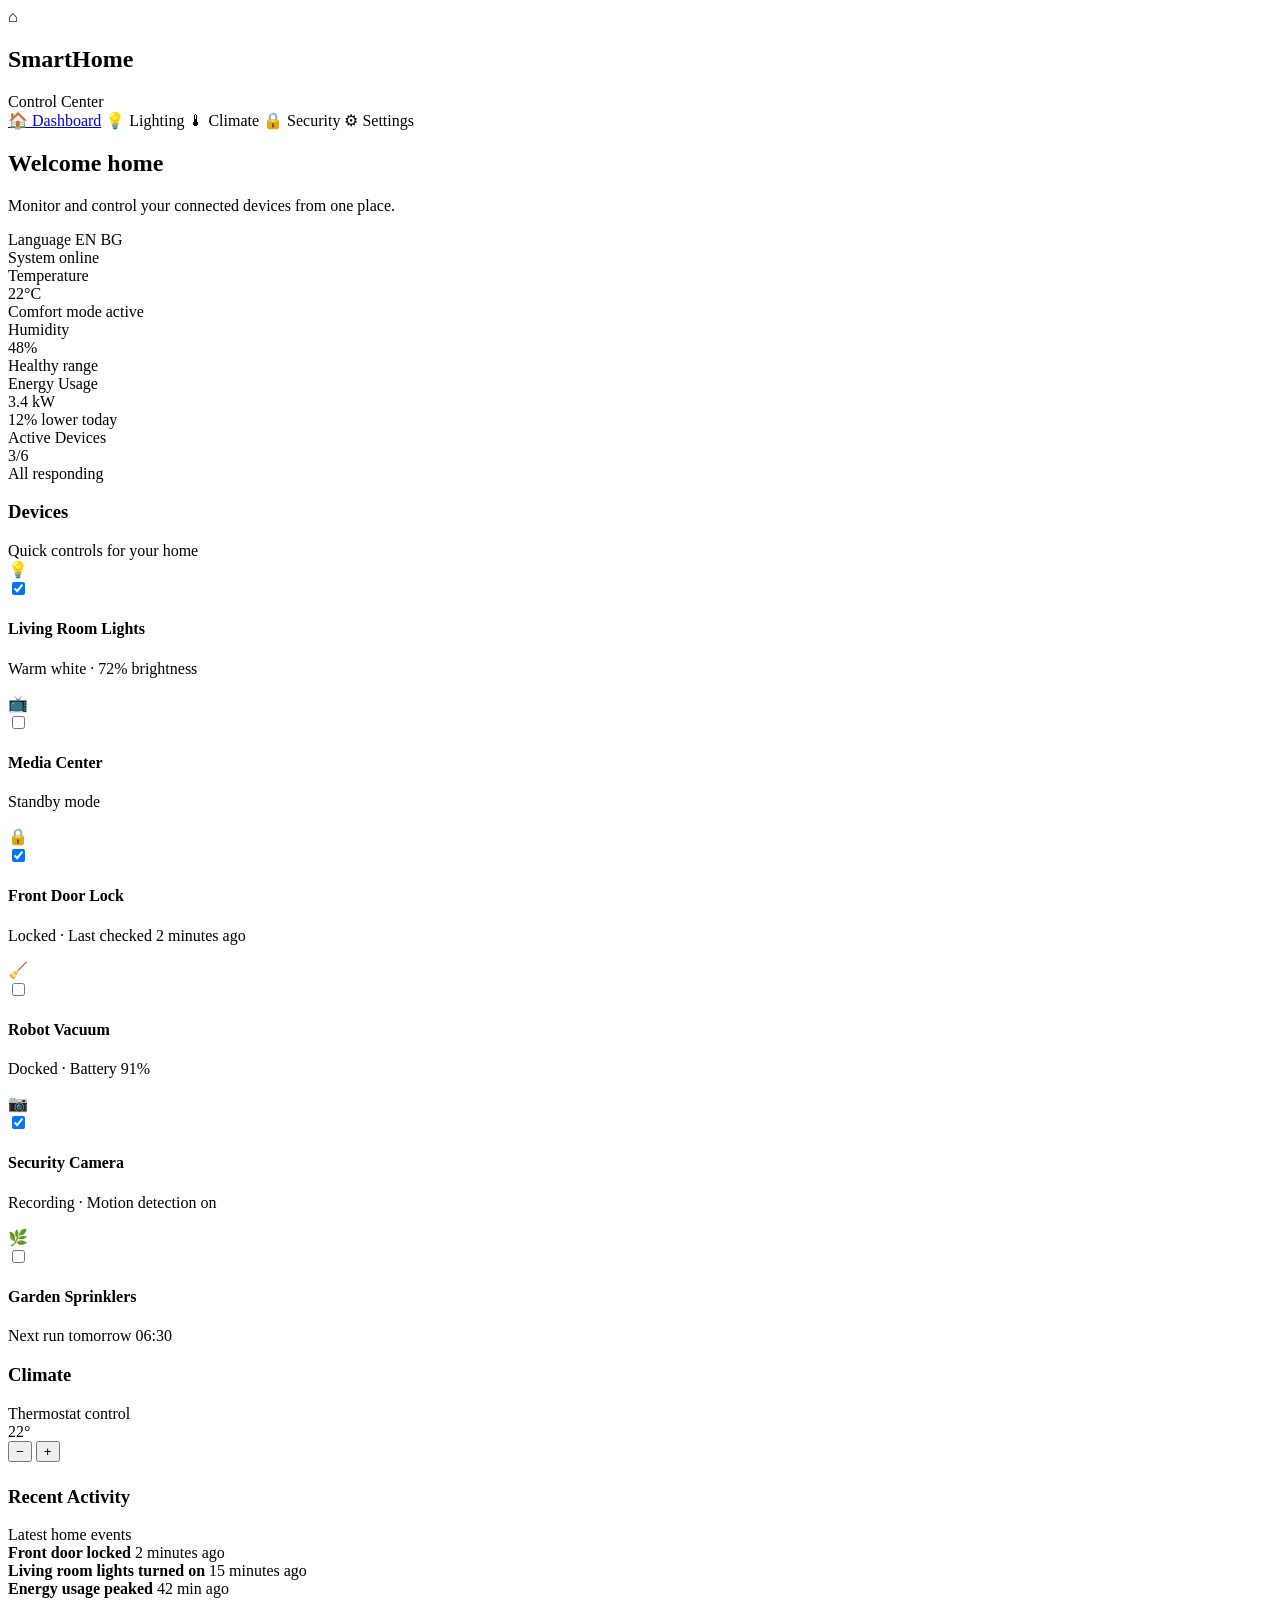
==== src/main/resources/templates/index.html @ d1b416e4 "Merge pull request #3 from RalitsaBatista/upl Upl" ====
<!DOCTYPE html>
<html lang="en" th:lang="${#locale.language}" xmlns:th="http://www.thymeleaf.org">
<head>
    <meta charset="UTF-8">
    <meta name="viewport" content="width=device-width, initial-scale=1.0">
    <title th:text="#{app.title}">Smart Home Dashboard</title>
    <link rel="stylesheet" th:href="@{/css/dashboard.css}">

</head>

<body>
<div class="app">
    <aside class="sidebar">
        <div class="brand">
            <div class="brand-icon">⌂</div>
            <div>
                <h1 th:text="#{app.brand}">SmartHome</h1>
                <span th:text="#{app.subtitle}">Control Center</span>
            </div>
        </div>

        <nav class="nav">
            <a class="nav-item active" href="#" th:text="'🏠 ' + #{nav.dashboard}">🏠 Dashboard</a>
            <a class="nav-item" th:href="@{/lighting}" th:text="'💡 ' + #{nav.lighting}">💡 Lighting</a>
            <a class="nav-item" th:href="@{/climate}" th:text="'🌡 ' + #{nav.climate}">🌡 Climate</a>
            <a class="nav-item" th:href="@{/security}" th:text="'🔒 ' + #{nav.security}">🔒 Security</a>
            <a class="nav-item" th:href="@{/settings}"  th:text="'⚙ ' + #{nav.settings}">⚙ Settings</a>
        </nav>
    </aside>

    <main class="main">
        <section class="topbar">
            <div>
                <h2 th:text="#{topbar.welcome}">Welcome home</h2>
                <p th:text="#{topbar.description}">Monitor and control your connected devices from one place.</p>
            </div>

            <div class="topbar-actions">
                <div class="language-switch">
                    <span class="language-title" th:text="#{language.label}">Language</span>

                    <a class="language-button"
                       th:href="@{/(lang='en')}"
                       th:classappend="${#locale.language == 'en'} ? ' active' : ''">
                        EN
                    </a>

                    <a class="language-button"
                       th:href="@{/(lang='bg')}"
                       th:classappend="${#locale.language == 'bg'} ? ' active' : ''">
                        BG
                    </a>
                </div>

                <div class="status-pill">
                    <span class="status-dot"></span>
                    <span th:text="#{topbar.online}">System online</span>
                </div>
            </div>
        </section>

        <section class="summary-grid">
            <article class="summary-card">
                <div class="summary-label">Temperature</div>
                <div class="summary-value"><span id="summaryTemperature">22</span>°C</div>
                <div class="summary-trend">Comfort mode active</div>
            </article>

            <article class="summary-card">
                <div class="summary-label">Humidity</div>
                <div class="summary-value">48%</div>
                <div class="summary-trend">Healthy range</div>
            </article>

            <article class="summary-card">
                <div class="summary-label">Energy Usage</div>
                <div class="summary-value">3.4 kW</div>
                <div class="summary-trend">12% lower today</div>
            </article>

            <article class="summary-card">
                <div class="summary-label">Active Devices</div>
                <div class="summary-value"><span id="activeDevices">3</span>/6</div>
                <div class="summary-trend">All responding</div>
            </article>
        </section>

        <section class="content-grid">
            <div class="panel">
                <div class="panel-header">
                    <div>
                        <h3>Devices</h3>
                        <span>Quick controls for your home</span>
                    </div>
                </div>

                <div class="devices-grid">
                    <article class="device-card">
                        <div class="device-top">
                            <div class="device-icon">💡</div>
                            <label class="switch">
                                <input class="device-toggle" type="checkbox" checked>
                                <span class="slider"></span>
                            </label>
                        </div>
                        <h4>Living Room Lights</h4>
                        <p>Warm white · 72% brightness</p>
                    </article>

                    <article class="device-card">
                        <div class="device-top">
                            <div class="device-icon">📺</div>
                            <label class="switch">
                                <input class="device-toggle" type="checkbox">
                                <span class="slider"></span>
                            </label>
                        </div>
                        <h4>Media Center</h4>
                        <p>Standby mode</p>
                    </article>

                    <article class="device-card">
                        <div class="device-top">
                            <div class="device-icon">🔒</div>
                            <label class="switch">
                                <input class="device-toggle" type="checkbox" checked>
                                <span class="slider"></span>
                            </label>
                        </div>
                        <h4>Front Door Lock</h4>
                        <p>Locked · Last checked 2 minutes ago</p>
                    </article>

                    <article class="device-card">
                        <div class="device-top">
                            <div class="device-icon">🧹</div>
                            <label class="switch">
                                <input class="device-toggle" type="checkbox">
                                <span class="slider"></span>
                            </label>
                        </div>
                        <h4>Robot Vacuum</h4>
                        <p>Docked · Battery 91%</p>
                    </article>

                    <article class="device-card">
                        <div class="device-top">
                            <div class="device-icon">📷</div>
                            <label class="switch">
                                <input class="device-toggle" type="checkbox" checked>
                                <span class="slider"></span>
                            </label>
                        </div>
                        <h4>Security Camera</h4>
                        <p>Recording · Motion detection on</p>
                    </article>

                    <article class="device-card">
                        <div class="device-top">
                            <div class="device-icon">🌿</div>
                            <label class="switch">
                                <input class="device-toggle" type="checkbox">
                                <span class="slider"></span>
                            </label>
                        </div>
                        <h4>Garden Sprinklers</h4>
                        <p>Next run tomorrow 06:30</p>
                    </article>
                </div>
            </div>

            <div class="side-stack">
                <section class="panel">
                    <div class="panel-header">
                        <div>
                            <h3>Climate</h3>
                            <span>Thermostat control</span>
                        </div>
                    </div>

                    <div class="temperature-box">
                        <div>
                            <div class="temperature-ring">
                                <div class="temperature-value">
                                    <span id="temperatureValue">22</span>°
                                </div>
                            </div>

                            <div class="temperature-actions">
                                <button class="round-button" type="button" onclick="changeTemperature(-1)">−</button>
                                <button class="round-button" type="button" onclick="changeTemperature(1)">+</button>
                            </div>
                        </div>
                    </div>
                </section>

                <section class="panel" style="margin-top: 24px;">
                    <div class="panel-header">
                        <div>
                            <h3>Recent Activity</h3>
                            <span>Latest home events</span>
                        </div>
                    </div>

                    <div class="activity-list">
                        <div class="activity-item">
                            <span class="activity-dot"></span>
                            <div>
                                <strong>Front door locked</strong>
                                <span>2 minutes ago</span>
                            </div>
                        </div>

                        <div class="activity-item">
                            <span class="activity-dot" style="background: var(--success);"></span>
                            <div>
                                <strong>Living room lights turned on</strong>
                                <span>15 minutes ago</span>
                            </div>
                        </div>

                        <div class="activity-item">
                            <span class="activity-dot" style="background: var(--warning);"></span>
                            <div>
                                <strong>Energy usage peaked</strong>
                                <span>42 min ago</span>
                            </div>
                        </div>
                    </div>
                </section>
            </div>
        </section>
    </main>
</div>

<script>
    let temperature = 22;

    function changeTemperature(amount) {
        temperature += amount;

        if (temperature < 16) {
            temperature = 16;
        }

        if (temperature > 30) {
            temperature = 30;
        }

        document.getElementById("temperatureValue").textContent = temperature;
        document.getElementById("summaryTemperature").textContent = temperature;
    }

    function updateActiveDevices() {
        const toggles = document.querySelectorAll(".device-toggle");
        const activeCount = Array.from(toggles).filter(toggle => toggle.checked).length;

        document.getElementById("activeDevices").textContent = activeCount;
    }

    document.querySelectorAll(".device-toggle").forEach(toggle => {
        toggle.addEventListener("change", updateActiveDevices);
    });

    updateActiveDevices();
</script>
</body>
</html>
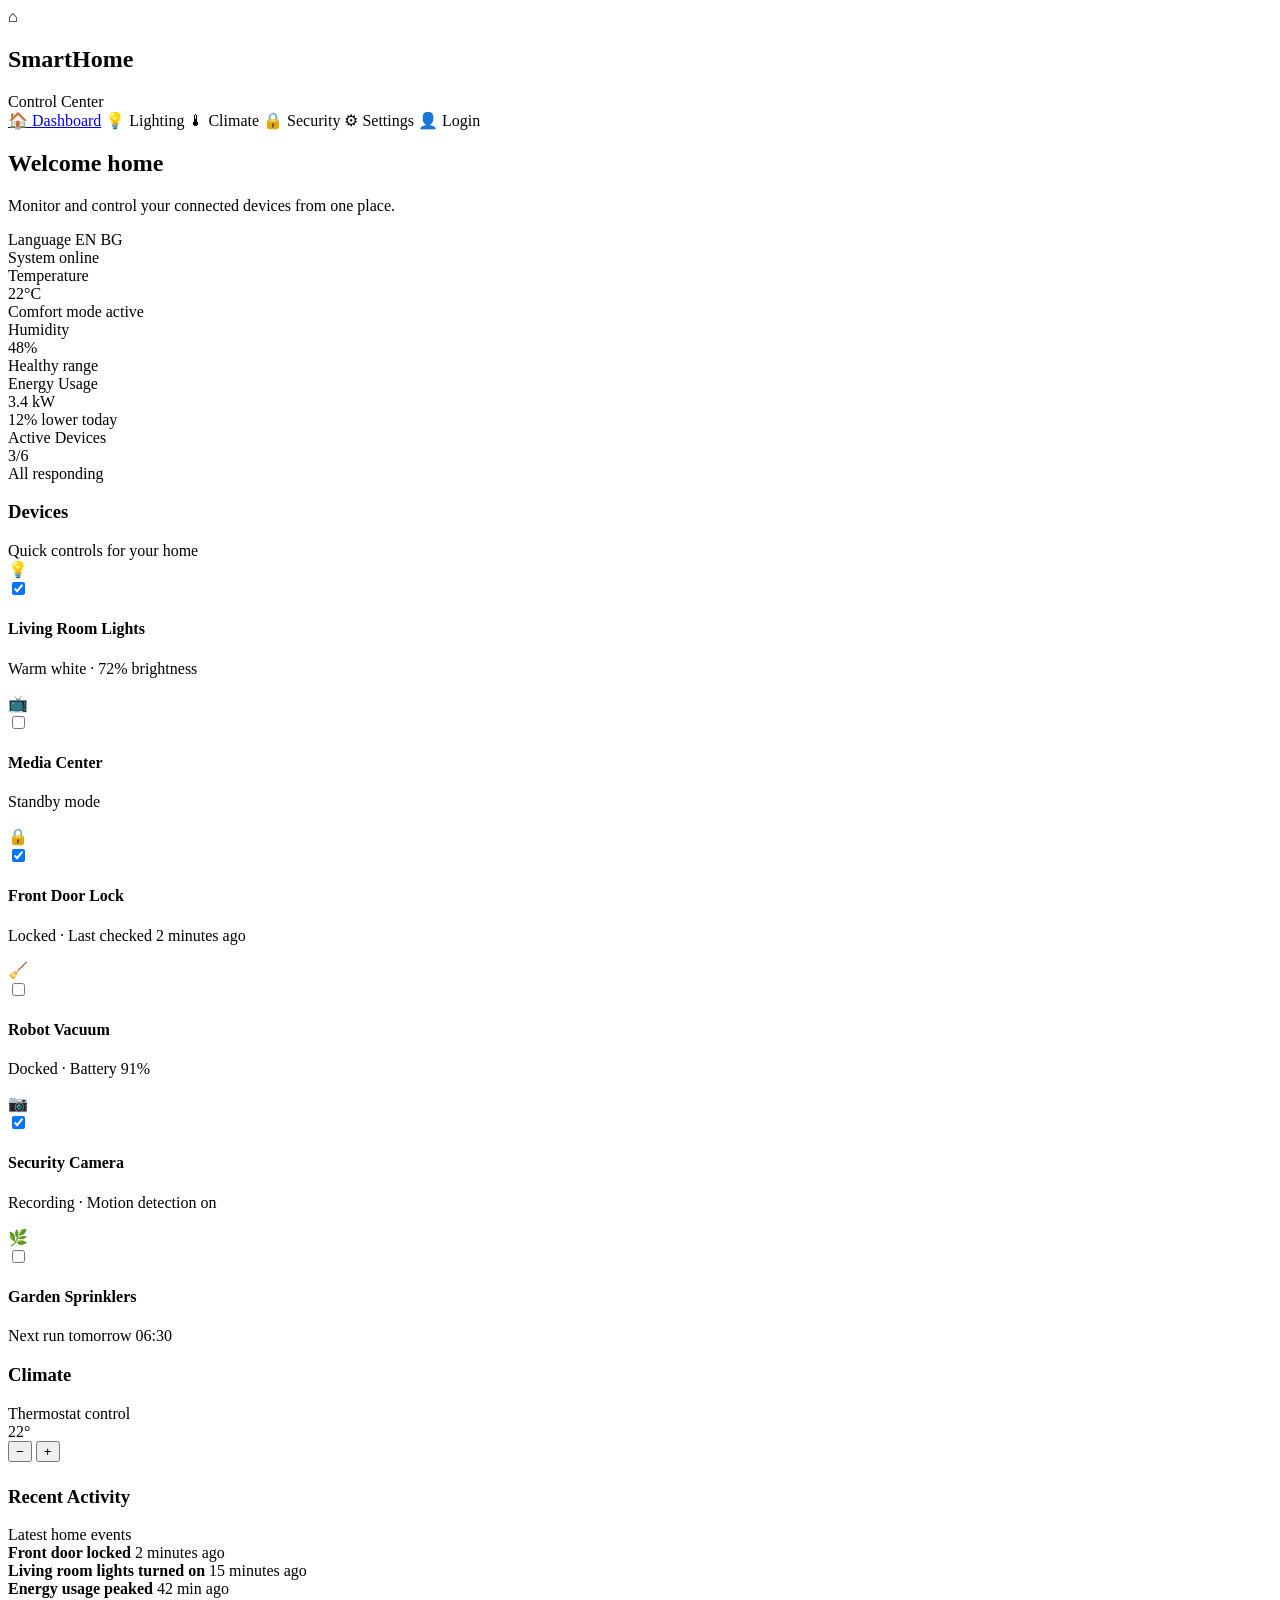
==== commit a36dd965: "css modify" ====
--- a/src/main/resources/templates/index.html
+++ b/src/main/resources/templates/index.html
@@ -25,6 +25,7 @@
             <a class="nav-item" th:href="@{/climate}" th:text="'🌡 ' + #{nav.climate}">🌡 Climate</a>
             <a class="nav-item" th:href="@{/security}" th:text="'🔒 ' + #{nav.security}">🔒 Security</a>
             <a class="nav-item" th:href="@{/settings}"  th:text="'⚙ ' + #{nav.settings}">⚙ Settings</a>
+            <a class="nav-item" th:href="@{/login}" th:text="'👤 ' + #{nav.login}">👤 Login</a>
         </nav>
     </aside>
 
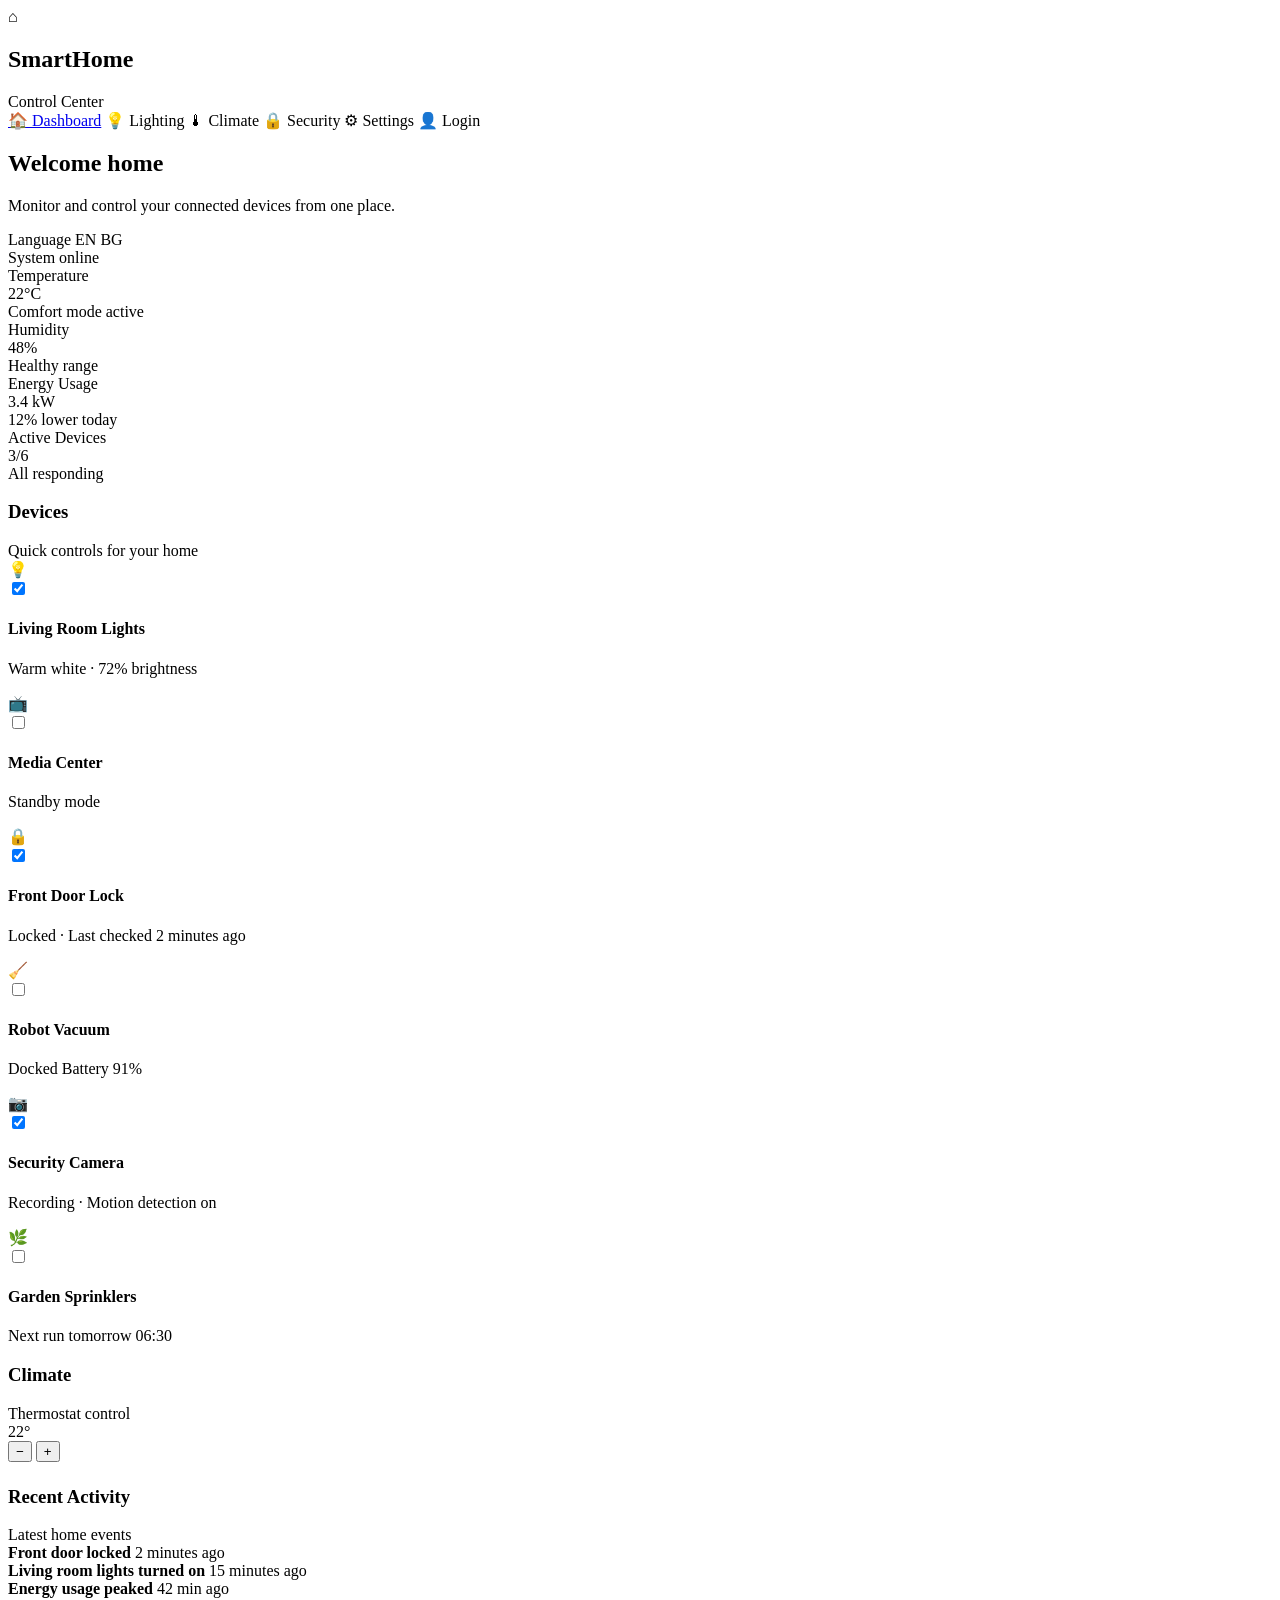
==== commit 74a09ca3: "index fix incorrect chars" ====
--- a/src/main/resources/templates/index.html
+++ b/src/main/resources/templates/index.html
@@ -1,5 +1,5 @@
 <!DOCTYPE html>
-<html lang="en" th:lang="${#locale.language}" xmlns:th="http://www.thymeleaf.org">
+<html lang="en" th:lang="${#locale.language}"  xmlns:th="http://www.thymeleaf.org">
 <head>
     <meta charset="UTF-8">
     <meta name="viewport" content="width=device-width, initial-scale=1.0">
@@ -62,27 +62,27 @@
 
         <section class="summary-grid">
             <article class="summary-card">
-                <div class="summary-label">Temperature</div>
+                <div class="summary-label" th:text="#{summary.temperature}">Temperature</div>
                 <div class="summary-value"><span id="summaryTemperature">22</span>°C</div>
-                <div class="summary-trend">Comfort mode active</div>
-            </article>
-
-            <article class="summary-card">
-                <div class="summary-label">Humidity</div>
+                <div class="summary-trend" th:text="#{summary.temperature.status}">Comfort mode active</div>
+            </article>
+
+            <article class="summary-card">
+                <div class="summary-label" th:text="#{summary.humidity}">Humidity</div>
                 <div class="summary-value">48%</div>
-                <div class="summary-trend">Healthy range</div>
-            </article>
-
-            <article class="summary-card">
-                <div class="summary-label">Energy Usage</div>
+                <div class="summary-trend" th:text="#{summary.humidity.status}">Healthy range</div>
+            </article>
+
+            <article class="summary-card">
+                <div class="summary-label" th:text="#{summary.energy}">Energy Usage</div>
                 <div class="summary-value">3.4 kW</div>
-                <div class="summary-trend">12% lower today</div>
-            </article>
-
-            <article class="summary-card">
-                <div class="summary-label">Active Devices</div>
+                <div class="summary-trend" th:text="#{summary.energy.status}">12% lower today</div>
+            </article>
+
+            <article class="summary-card">
+                <div class="summary-label" th:text="#{summary.devices}">Active Devices</div>
                 <div class="summary-value"><span id="activeDevices">3</span>/6</div>
-                <div class="summary-trend">All responding</div>
+                <div class="summary-trend" th:text="#{summary.devices.status}">All responding</div>
             </article>
         </section>
 
@@ -90,8 +90,8 @@
             <div class="panel">
                 <div class="panel-header">
                     <div>
-                        <h3>Devices</h3>
-                        <span>Quick controls for your home</span>
+                        <h3 th:text="#{devices.title}">Devices</h3>
+                        <span th:text="#{devices.subtitle}">Quick controls for your home</span>
                     </div>
                 </div>
 
@@ -104,8 +104,8 @@
                                 <span class="slider"></span>
                             </label>
                         </div>
-                        <h4>Living Room Lights</h4>
-                        <p>Warm white · 72% brightness</p>
+                        <h4 th:text="#{device.livingRoomLights}">Living Room Lights</h4>
+                        <p th:text="#{device.livingRoomLights.details}">Warm white · 72% brightness</p>
                     </article>
 
                     <article class="device-card">
@@ -116,8 +116,8 @@
                                 <span class="slider"></span>
                             </label>
                         </div>
-                        <h4>Media Center</h4>
-                        <p>Standby mode</p>
+                        <h4 th:text="#{device.mediaCenter}">Media Center</h4>
+                        <p th:text="#{device.mediaCenter.details}">Standby mode</p>
                     </article>
 
                     <article class="device-card">
@@ -128,8 +128,8 @@
                                 <span class="slider"></span>
                             </label>
                         </div>
-                        <h4>Front Door Lock</h4>
-                        <p>Locked · Last checked 2 minutes ago</p>
+                        <h4 th:text="#{device.frontDoorLock}" >Front Door Lock</h4>
+                        <p th:text="#{device.frontDoorLock.details}">Locked · Last checked 2 minutes ago</p>
                     </article>
 
                     <article class="device-card">
@@ -140,8 +140,8 @@
                                 <span class="slider"></span>
                             </label>
                         </div>
-                        <h4>Robot Vacuum</h4>
-                        <p>Docked · Battery 91%</p>
+                        <h4 th:text="#{device.robotVacuum}">Robot Vacuum</h4>
+                        <p th:text="#{device.robotVacuum.details}">Docked Battery 91%</p>
                     </article>
 
                     <article class="device-card">
@@ -152,8 +152,8 @@
                                 <span class="slider"></span>
                             </label>
                         </div>
-                        <h4>Security Camera</h4>
-                        <p>Recording · Motion detection on</p>
+                        <h4 th:text="#{device.securityCamera}">Security Camera</h4>
+                        <p th:text="#{device.securityCamera.details}">Recording · Motion detection on</p>
                     </article>
 
                     <article class="device-card">
@@ -164,8 +164,8 @@
                                 <span class="slider"></span>
                             </label>
                         </div>
-                        <h4>Garden Sprinklers</h4>
-                        <p>Next run tomorrow 06:30</p>
+                        <h4 th:text="#{device.gardenSprinklers}">Garden Sprinklers</h4>
+                        <p th:text="#{device.gardenSprinklers.details}">Next run tomorrow 06:30</p>
                     </article>
                 </div>
             </div>
@@ -174,8 +174,8 @@
                 <section class="panel">
                     <div class="panel-header">
                         <div>
-                            <h3>Climate</h3>
-                            <span>Thermostat control</span>
+                            <h3 th:text="#{climate.title}">Climate</h3>
+                            <span th:text="#{climate.subtitle}">Thermostat control</span>
                         </div>
                     </div>
 
@@ -198,8 +198,8 @@
                 <section class="panel" style="margin-top: 24px;">
                     <div class="panel-header">
                         <div>
-                            <h3>Recent Activity</h3>
-                            <span>Latest home events</span>
+                            <h3 th:text="#{activity.title}">Recent Activity</h3>
+                            <span th:text="#{activity.subtitle}">Latest home events</span>
                         </div>
                     </div>
 
@@ -207,24 +207,24 @@
                         <div class="activity-item">
                             <span class="activity-dot"></span>
                             <div>
-                                <strong>Front door locked</strong>
-                                <span>2 minutes ago</span>
+                                <strong th:text="#{activity.door}">Front door locked</strong>
+                                <span th:text="#{activity.door.time}">2 minutes ago</span>
                             </div>
                         </div>
 
                         <div class="activity-item">
                             <span class="activity-dot" style="background: var(--success);"></span>
                             <div>
-                                <strong>Living room lights turned on</strong>
-                                <span>15 minutes ago</span>
+                                <strong th:text="#{activity.lights}">Living room lights turned on</strong>
+                                <span th:text="#{activity.lights.time}">15 minutes ago</span>
                             </div>
                         </div>
 
                         <div class="activity-item">
                             <span class="activity-dot" style="background: var(--warning);"></span>
                             <div>
-                                <strong>Energy usage peaked</strong>
-                                <span>42 min ago</span>
+                                <strong th:text="#{activity.energy}">Energy usage peaked</strong>
+                                <span th:text="#{activity.energy.time}">42 min ago</span>
                             </div>
                         </div>
                     </div>
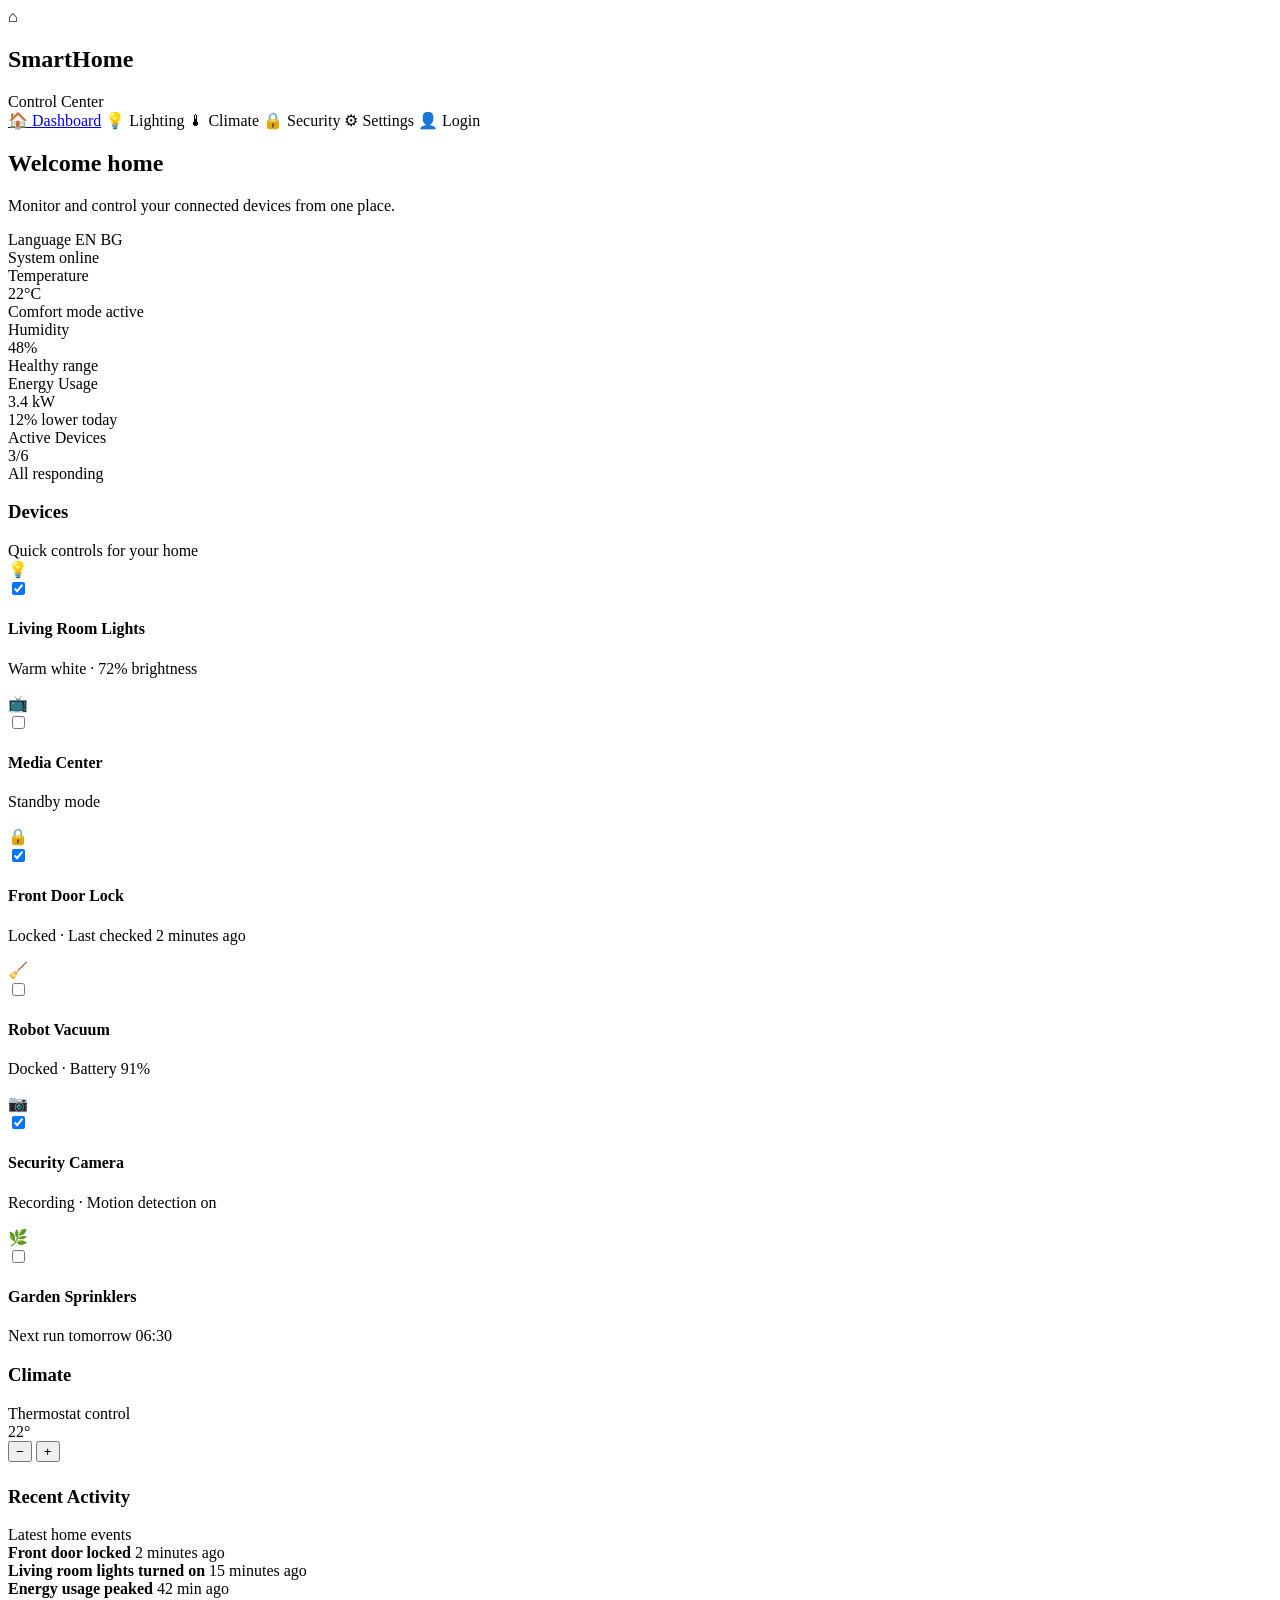
==== commit dfea4d14: "Merge branch 'main' of https://github.com/RalitsaBatista/SmartHome" ====
--- a/src/main/resources/templates/index.html
+++ b/src/main/resources/templates/index.html
@@ -1,5 +1,5 @@
 <!DOCTYPE html>
-<html lang="en" th:lang="${#locale.language}"  xmlns:th="http://www.thymeleaf.org">
+<html lang="en" th:lang="${#locale.language}" xmlns:th="http://www.thymeleaf.org">
 <head>
     <meta charset="UTF-8">
     <meta name="viewport" content="width=device-width, initial-scale=1.0">
@@ -62,27 +62,27 @@
 
         <section class="summary-grid">
             <article class="summary-card">
-                <div class="summary-label" th:text="#{summary.temperature}">Temperature</div>
+                <div class="summary-label">Temperature</div>
                 <div class="summary-value"><span id="summaryTemperature">22</span>°C</div>
-                <div class="summary-trend" th:text="#{summary.temperature.status}">Comfort mode active</div>
-            </article>
-
-            <article class="summary-card">
-                <div class="summary-label" th:text="#{summary.humidity}">Humidity</div>
+                <div class="summary-trend">Comfort mode active</div>
+            </article>
+
+            <article class="summary-card">
+                <div class="summary-label">Humidity</div>
                 <div class="summary-value">48%</div>
-                <div class="summary-trend" th:text="#{summary.humidity.status}">Healthy range</div>
-            </article>
-
-            <article class="summary-card">
-                <div class="summary-label" th:text="#{summary.energy}">Energy Usage</div>
+                <div class="summary-trend">Healthy range</div>
+            </article>
+
+            <article class="summary-card">
+                <div class="summary-label">Energy Usage</div>
                 <div class="summary-value">3.4 kW</div>
-                <div class="summary-trend" th:text="#{summary.energy.status}">12% lower today</div>
-            </article>
-
-            <article class="summary-card">
-                <div class="summary-label" th:text="#{summary.devices}">Active Devices</div>
+                <div class="summary-trend">12% lower today</div>
+            </article>
+
+            <article class="summary-card">
+                <div class="summary-label">Active Devices</div>
                 <div class="summary-value"><span id="activeDevices">3</span>/6</div>
-                <div class="summary-trend" th:text="#{summary.devices.status}">All responding</div>
+                <div class="summary-trend">All responding</div>
             </article>
         </section>
 
@@ -90,8 +90,8 @@
             <div class="panel">
                 <div class="panel-header">
                     <div>
-                        <h3 th:text="#{devices.title}">Devices</h3>
-                        <span th:text="#{devices.subtitle}">Quick controls for your home</span>
+                        <h3>Devices</h3>
+                        <span>Quick controls for your home</span>
                     </div>
                 </div>
 
@@ -104,8 +104,8 @@
                                 <span class="slider"></span>
                             </label>
                         </div>
-                        <h4 th:text="#{device.livingRoomLights}">Living Room Lights</h4>
-                        <p th:text="#{device.livingRoomLights.details}">Warm white · 72% brightness</p>
+                        <h4>Living Room Lights</h4>
+                        <p>Warm white · 72% brightness</p>
                     </article>
 
                     <article class="device-card">
@@ -116,8 +116,8 @@
                                 <span class="slider"></span>
                             </label>
                         </div>
-                        <h4 th:text="#{device.mediaCenter}">Media Center</h4>
-                        <p th:text="#{device.mediaCenter.details}">Standby mode</p>
+                        <h4>Media Center</h4>
+                        <p>Standby mode</p>
                     </article>
 
                     <article class="device-card">
@@ -128,8 +128,8 @@
                                 <span class="slider"></span>
                             </label>
                         </div>
-                        <h4 th:text="#{device.frontDoorLock}" >Front Door Lock</h4>
-                        <p th:text="#{device.frontDoorLock.details}">Locked · Last checked 2 minutes ago</p>
+                        <h4>Front Door Lock</h4>
+                        <p>Locked · Last checked 2 minutes ago</p>
                     </article>
 
                     <article class="device-card">
@@ -140,8 +140,8 @@
                                 <span class="slider"></span>
                             </label>
                         </div>
-                        <h4 th:text="#{device.robotVacuum}">Robot Vacuum</h4>
-                        <p th:text="#{device.robotVacuum.details}">Docked Battery 91%</p>
+                        <h4>Robot Vacuum</h4>
+                        <p>Docked · Battery 91%</p>
                     </article>
 
                     <article class="device-card">
@@ -152,8 +152,8 @@
                                 <span class="slider"></span>
                             </label>
                         </div>
-                        <h4 th:text="#{device.securityCamera}">Security Camera</h4>
-                        <p th:text="#{device.securityCamera.details}">Recording · Motion detection on</p>
+                        <h4>Security Camera</h4>
+                        <p>Recording · Motion detection on</p>
                     </article>
 
                     <article class="device-card">
@@ -164,8 +164,8 @@
                                 <span class="slider"></span>
                             </label>
                         </div>
-                        <h4 th:text="#{device.gardenSprinklers}">Garden Sprinklers</h4>
-                        <p th:text="#{device.gardenSprinklers.details}">Next run tomorrow 06:30</p>
+                        <h4>Garden Sprinklers</h4>
+                        <p>Next run tomorrow 06:30</p>
                     </article>
                 </div>
             </div>
@@ -174,8 +174,8 @@
                 <section class="panel">
                     <div class="panel-header">
                         <div>
-                            <h3 th:text="#{climate.title}">Climate</h3>
-                            <span th:text="#{climate.subtitle}">Thermostat control</span>
+                            <h3>Climate</h3>
+                            <span>Thermostat control</span>
                         </div>
                     </div>
 
@@ -198,8 +198,8 @@
                 <section class="panel" style="margin-top: 24px;">
                     <div class="panel-header">
                         <div>
-                            <h3 th:text="#{activity.title}">Recent Activity</h3>
-                            <span th:text="#{activity.subtitle}">Latest home events</span>
+                            <h3>Recent Activity</h3>
+                            <span>Latest home events</span>
                         </div>
                     </div>
 
@@ -207,24 +207,24 @@
                         <div class="activity-item">
                             <span class="activity-dot"></span>
                             <div>
-                                <strong th:text="#{activity.door}">Front door locked</strong>
-                                <span th:text="#{activity.door.time}">2 minutes ago</span>
+                                <strong>Front door locked</strong>
+                                <span>2 minutes ago</span>
                             </div>
                         </div>
 
                         <div class="activity-item">
                             <span class="activity-dot" style="background: var(--success);"></span>
                             <div>
-                                <strong th:text="#{activity.lights}">Living room lights turned on</strong>
-                                <span th:text="#{activity.lights.time}">15 minutes ago</span>
+                                <strong>Living room lights turned on</strong>
+                                <span>15 minutes ago</span>
                             </div>
                         </div>
 
                         <div class="activity-item">
                             <span class="activity-dot" style="background: var(--warning);"></span>
                             <div>
-                                <strong th:text="#{activity.energy}">Energy usage peaked</strong>
-                                <span th:text="#{activity.energy.time}">42 min ago</span>
+                                <strong>Energy usage peaked</strong>
+                                <span>42 min ago</span>
                             </div>
                         </div>
                     </div>
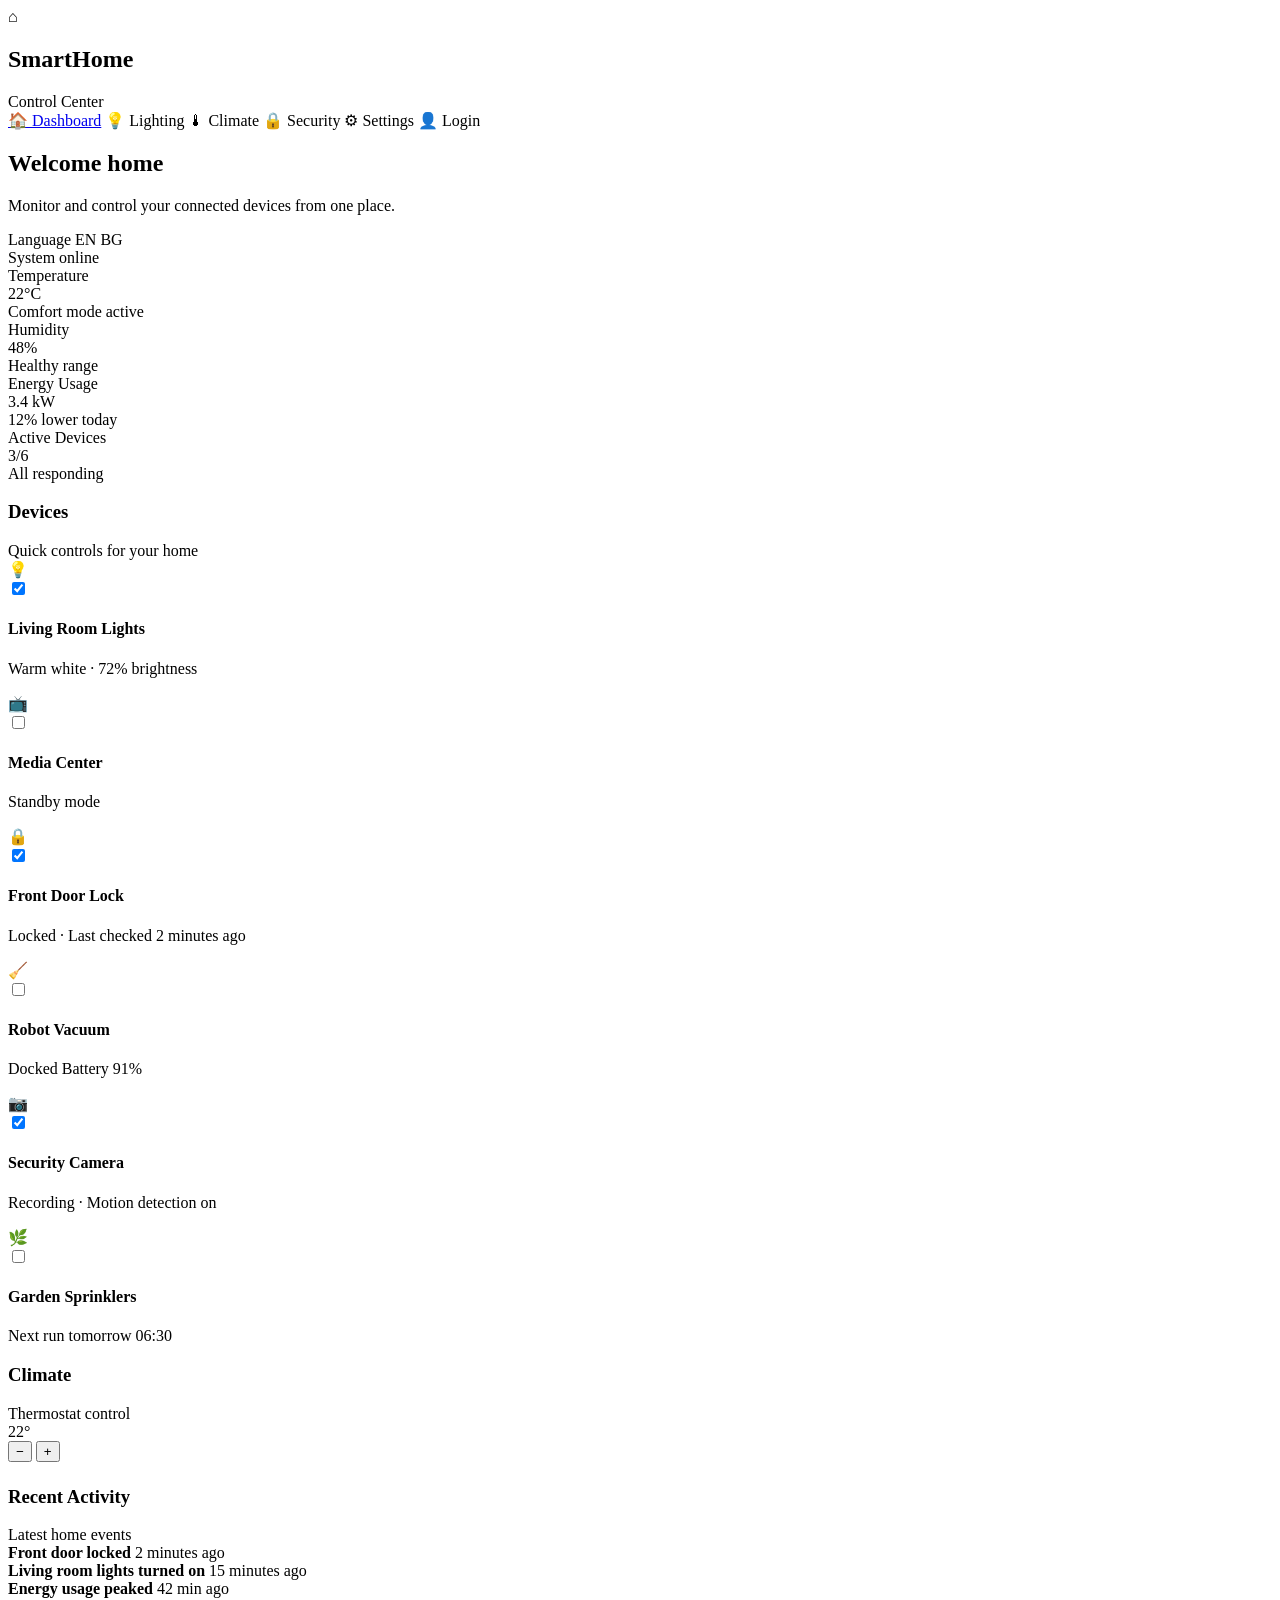
==== commit 3f6e3bd9: "Merge branch 'upl'" ====
--- a/src/main/resources/templates/index.html
+++ b/src/main/resources/templates/index.html
@@ -1,5 +1,5 @@
 <!DOCTYPE html>
-<html lang="en" th:lang="${#locale.language}" xmlns:th="http://www.thymeleaf.org">
+<html lang="en" th:lang="${#locale.language}"  xmlns:th="http://www.thymeleaf.org">
 <head>
     <meta charset="UTF-8">
     <meta name="viewport" content="width=device-width, initial-scale=1.0">
@@ -62,27 +62,27 @@
 
         <section class="summary-grid">
             <article class="summary-card">
-                <div class="summary-label">Temperature</div>
+                <div class="summary-label" th:text="#{summary.temperature}">Temperature</div>
                 <div class="summary-value"><span id="summaryTemperature">22</span>°C</div>
-                <div class="summary-trend">Comfort mode active</div>
-            </article>
-
-            <article class="summary-card">
-                <div class="summary-label">Humidity</div>
+                <div class="summary-trend" th:text="#{summary.temperature.status}">Comfort mode active</div>
+            </article>
+
+            <article class="summary-card">
+                <div class="summary-label" th:text="#{summary.humidity}">Humidity</div>
                 <div class="summary-value">48%</div>
-                <div class="summary-trend">Healthy range</div>
-            </article>
-
-            <article class="summary-card">
-                <div class="summary-label">Energy Usage</div>
+                <div class="summary-trend" th:text="#{summary.humidity.status}">Healthy range</div>
+            </article>
+
+            <article class="summary-card">
+                <div class="summary-label" th:text="#{summary.energy}">Energy Usage</div>
                 <div class="summary-value">3.4 kW</div>
-                <div class="summary-trend">12% lower today</div>
-            </article>
-
-            <article class="summary-card">
-                <div class="summary-label">Active Devices</div>
+                <div class="summary-trend" th:text="#{summary.energy.status}">12% lower today</div>
+            </article>
+
+            <article class="summary-card">
+                <div class="summary-label" th:text="#{summary.devices}">Active Devices</div>
                 <div class="summary-value"><span id="activeDevices">3</span>/6</div>
-                <div class="summary-trend">All responding</div>
+                <div class="summary-trend" th:text="#{summary.devices.status}">All responding</div>
             </article>
         </section>
 
@@ -90,8 +90,8 @@
             <div class="panel">
                 <div class="panel-header">
                     <div>
-                        <h3>Devices</h3>
-                        <span>Quick controls for your home</span>
+                        <h3 th:text="#{devices.title}">Devices</h3>
+                        <span th:text="#{devices.subtitle}">Quick controls for your home</span>
                     </div>
                 </div>
 
@@ -104,8 +104,8 @@
                                 <span class="slider"></span>
                             </label>
                         </div>
-                        <h4>Living Room Lights</h4>
-                        <p>Warm white · 72% brightness</p>
+                        <h4 th:text="#{device.livingRoomLights}">Living Room Lights</h4>
+                        <p th:text="#{device.livingRoomLights.details}">Warm white · 72% brightness</p>
                     </article>
 
                     <article class="device-card">
@@ -116,8 +116,8 @@
                                 <span class="slider"></span>
                             </label>
                         </div>
-                        <h4>Media Center</h4>
-                        <p>Standby mode</p>
+                        <h4 th:text="#{device.mediaCenter}">Media Center</h4>
+                        <p th:text="#{device.mediaCenter.details}">Standby mode</p>
                     </article>
 
                     <article class="device-card">
@@ -128,8 +128,8 @@
                                 <span class="slider"></span>
                             </label>
                         </div>
-                        <h4>Front Door Lock</h4>
-                        <p>Locked · Last checked 2 minutes ago</p>
+                        <h4 th:text="#{device.frontDoorLock}" >Front Door Lock</h4>
+                        <p th:text="#{device.frontDoorLock.details}">Locked · Last checked 2 minutes ago</p>
                     </article>
 
                     <article class="device-card">
@@ -140,8 +140,8 @@
                                 <span class="slider"></span>
                             </label>
                         </div>
-                        <h4>Robot Vacuum</h4>
-                        <p>Docked · Battery 91%</p>
+                        <h4 th:text="#{device.robotVacuum}">Robot Vacuum</h4>
+                        <p th:text="#{device.robotVacuum.details}">Docked Battery 91%</p>
                     </article>
 
                     <article class="device-card">
@@ -152,8 +152,8 @@
                                 <span class="slider"></span>
                             </label>
                         </div>
-                        <h4>Security Camera</h4>
-                        <p>Recording · Motion detection on</p>
+                        <h4 th:text="#{device.securityCamera}">Security Camera</h4>
+                        <p th:text="#{device.securityCamera.details}">Recording · Motion detection on</p>
                     </article>
 
                     <article class="device-card">
@@ -164,8 +164,8 @@
                                 <span class="slider"></span>
                             </label>
                         </div>
-                        <h4>Garden Sprinklers</h4>
-                        <p>Next run tomorrow 06:30</p>
+                        <h4 th:text="#{device.gardenSprinklers}">Garden Sprinklers</h4>
+                        <p th:text="#{device.gardenSprinklers.details}">Next run tomorrow 06:30</p>
                     </article>
                 </div>
             </div>
@@ -174,8 +174,8 @@
                 <section class="panel">
                     <div class="panel-header">
                         <div>
-                            <h3>Climate</h3>
-                            <span>Thermostat control</span>
+                            <h3 th:text="#{climate.title}">Climate</h3>
+                            <span th:text="#{climate.subtitle}">Thermostat control</span>
                         </div>
                     </div>
 
@@ -198,8 +198,8 @@
                 <section class="panel" style="margin-top: 24px;">
                     <div class="panel-header">
                         <div>
-                            <h3>Recent Activity</h3>
-                            <span>Latest home events</span>
+                            <h3 th:text="#{activity.title}">Recent Activity</h3>
+                            <span th:text="#{activity.subtitle}">Latest home events</span>
                         </div>
                     </div>
 
@@ -207,24 +207,24 @@
                         <div class="activity-item">
                             <span class="activity-dot"></span>
                             <div>
-                                <strong>Front door locked</strong>
-                                <span>2 minutes ago</span>
+                                <strong th:text="#{activity.door}">Front door locked</strong>
+                                <span th:text="#{activity.door.time}">2 minutes ago</span>
                             </div>
                         </div>
 
                         <div class="activity-item">
                             <span class="activity-dot" style="background: var(--success);"></span>
                             <div>
-                                <strong>Living room lights turned on</strong>
-                                <span>15 minutes ago</span>
+                                <strong th:text="#{activity.lights}">Living room lights turned on</strong>
+                                <span th:text="#{activity.lights.time}">15 minutes ago</span>
                             </div>
                         </div>
 
                         <div class="activity-item">
                             <span class="activity-dot" style="background: var(--warning);"></span>
                             <div>
-                                <strong>Energy usage peaked</strong>
-                                <span>42 min ago</span>
+                                <strong th:text="#{activity.energy}">Energy usage peaked</strong>
+                                <span th:text="#{activity.energy.time}">42 min ago</span>
                             </div>
                         </div>
                     </div>
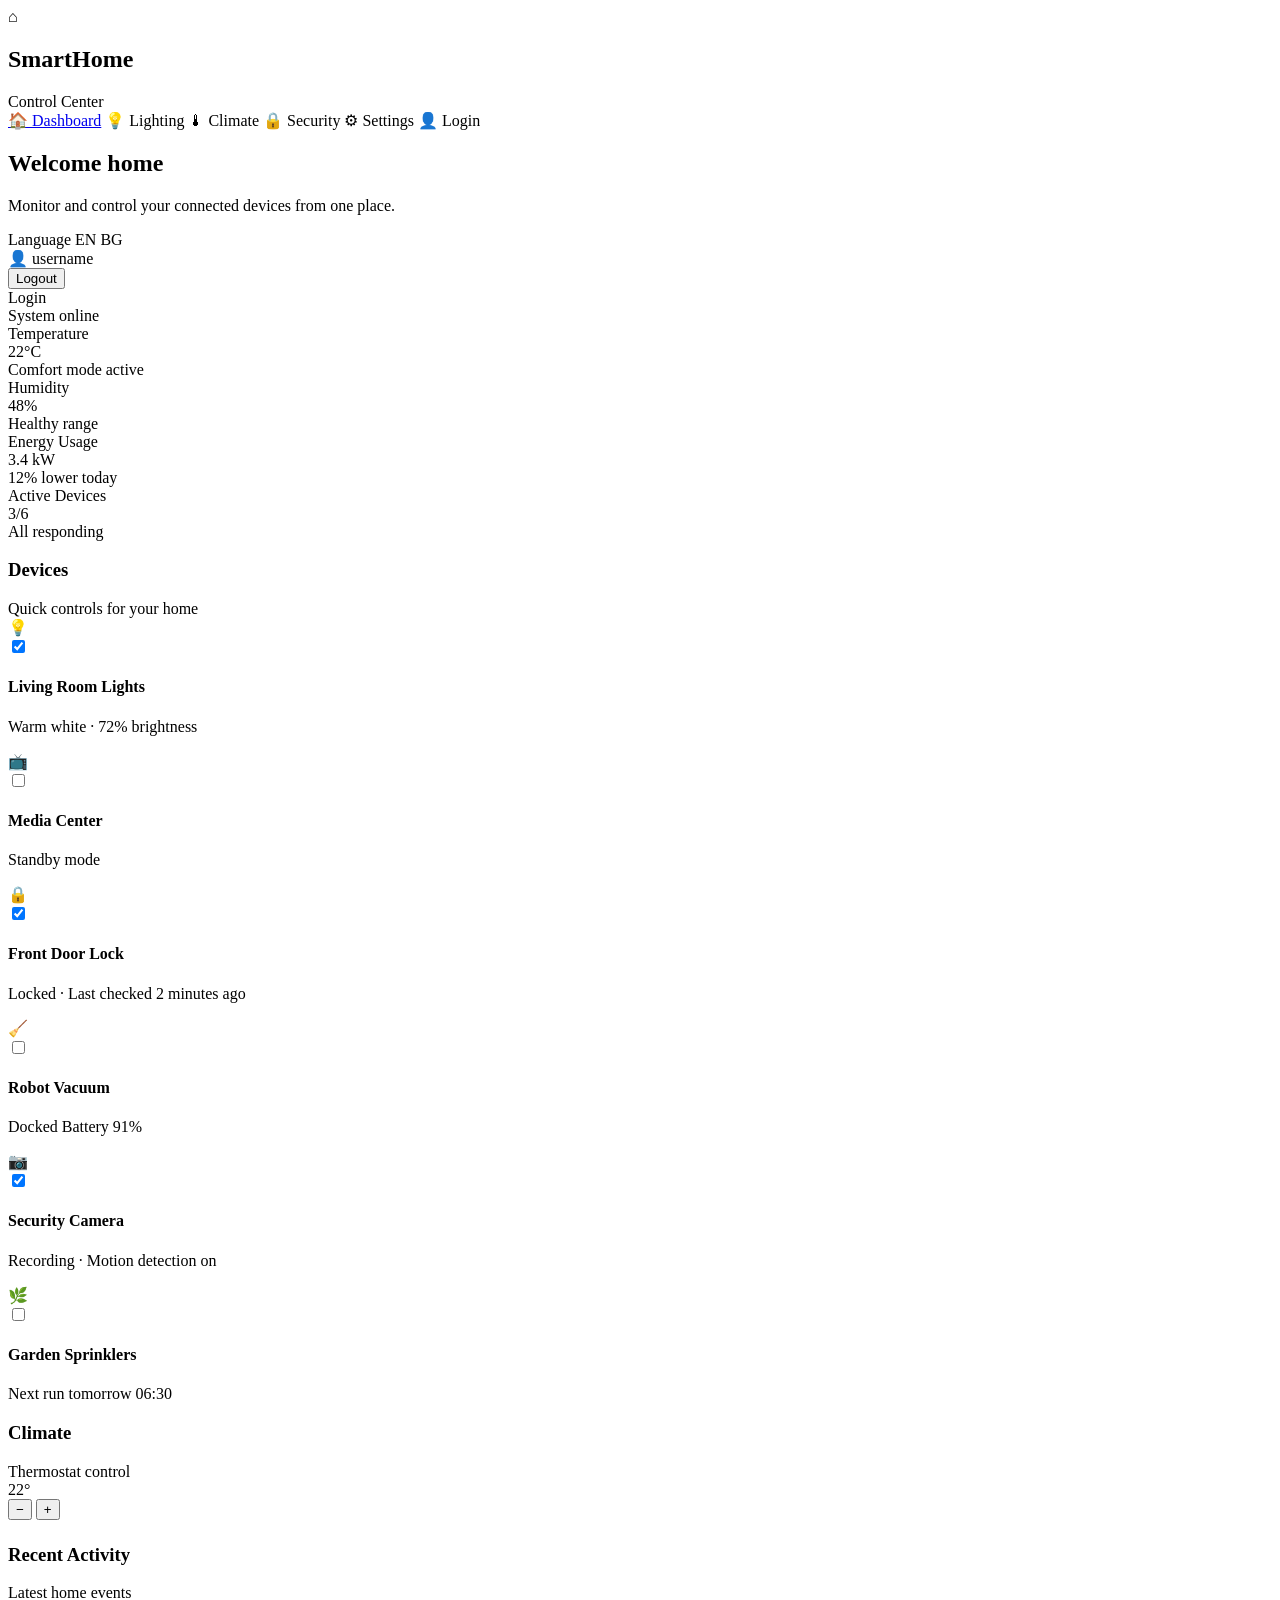
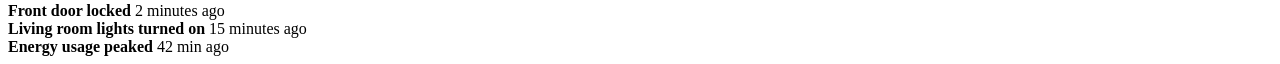
==== commit 894dec18: "add local file db" ====
--- a/src/main/resources/templates/index.html
+++ b/src/main/resources/templates/index.html
@@ -52,11 +52,27 @@
                         BG
                     </a>
                 </div>
+                <div class="user-pill" th:if="${loggedInUsername != null}">
+                    👤 <span th:text="${loggedInUsername}">username</span>
+                </div>
+
+                <form class="topbar-form" th:if="${loggedInUsername != null}" th:action="@{/logout}" method="post">
+                    <button class="topbar-login-button" type="submit" >Logout</button>
+                </form>
+
+                <a th:if="${loggedInUsername == null}"
+                   class="topbar-login-button"
+                   th:href="@{/login}"
+                   th:text="#{nav.login}">
+                    Login
+                </a>
 
                 <div class="status-pill">
                     <span class="status-dot"></span>
                     <span th:text="#{topbar.online}">System online</span>
                 </div>
+
+
             </div>
         </section>
 
@@ -260,7 +276,7 @@
     }
 
     document.querySelectorAll(".device-toggle").forEach(toggle => {
-        toggle.addEventListener("change", updateActiveDevices);
+        toggle.addEventListener(",change", updateActiveDevices);
     });
 
     updateActiveDevices();
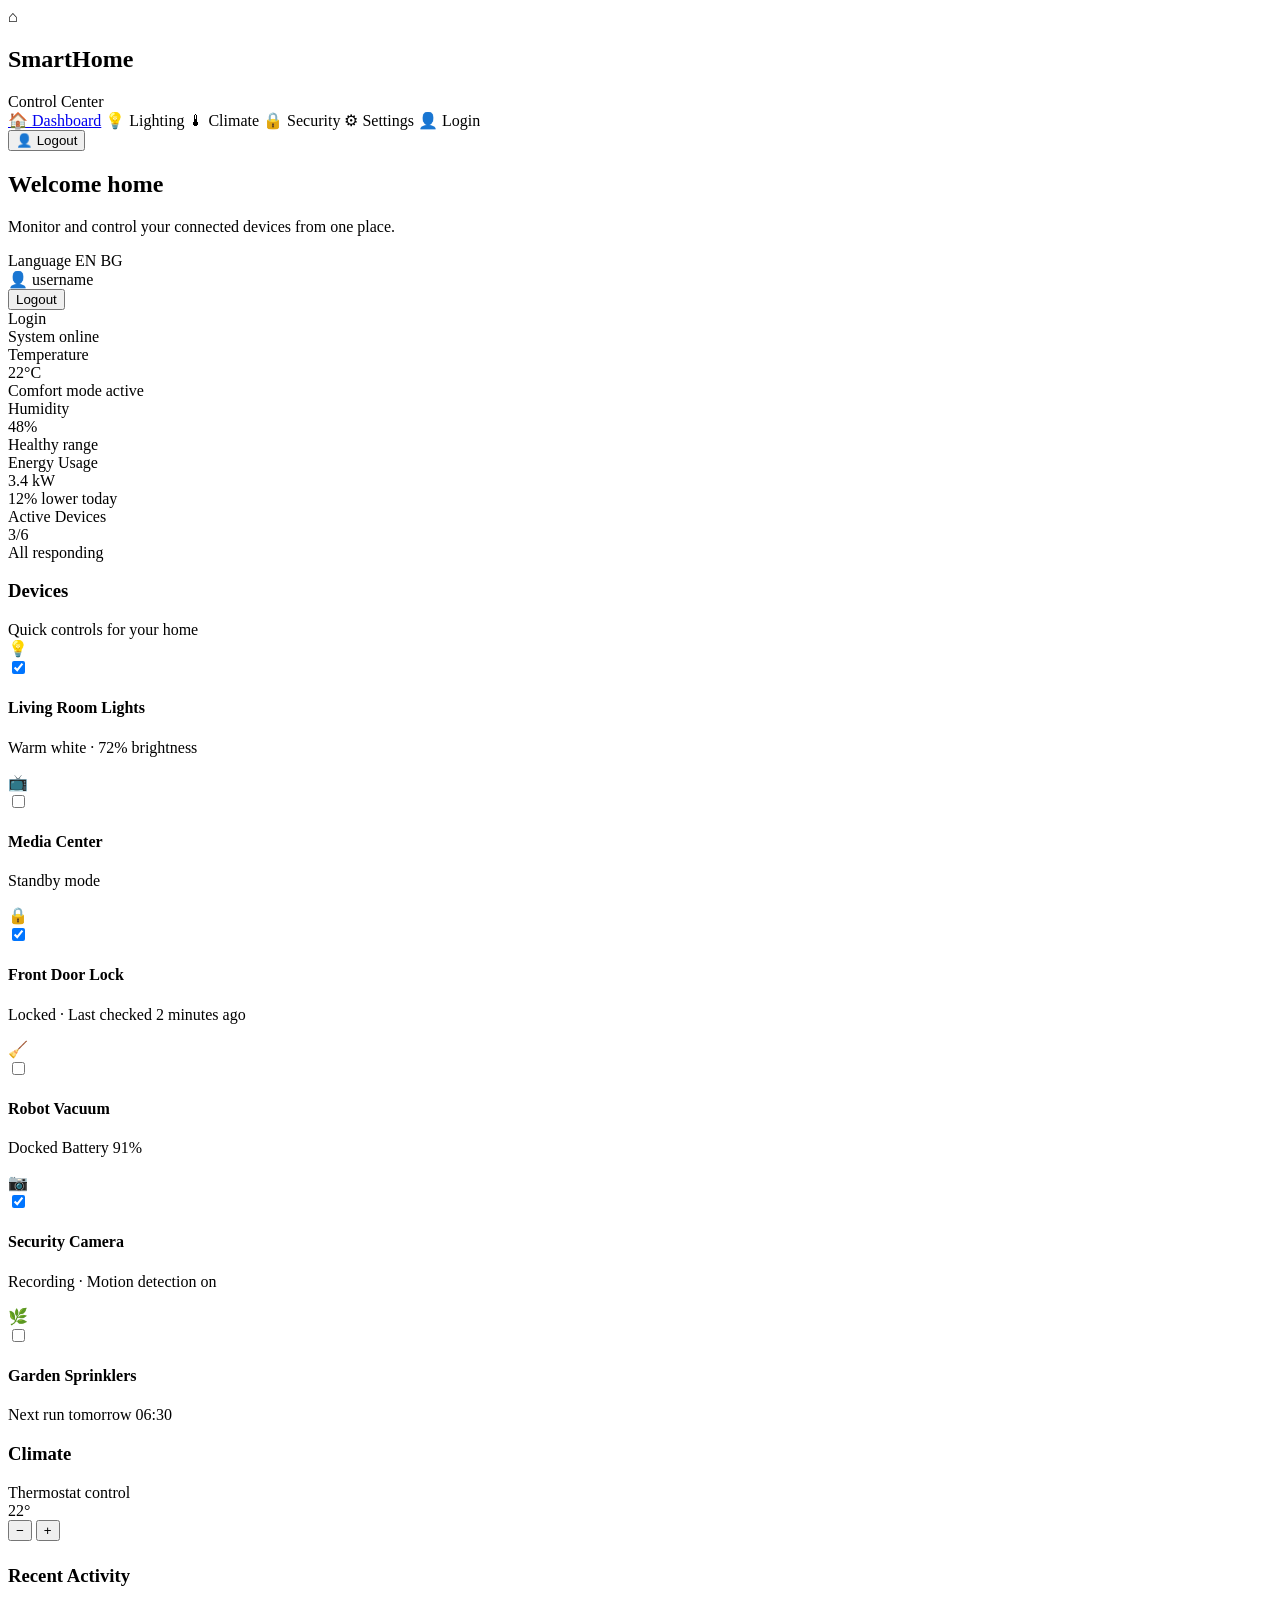
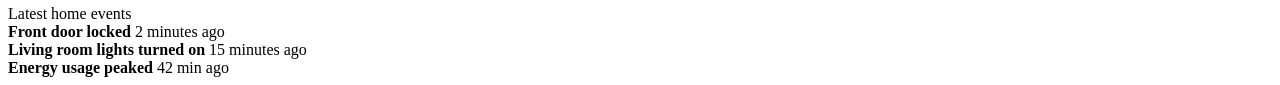
==== commit 6dd701df: "Add Logout button when user logged in and update CSS, Fix Bg translation" ====
--- a/src/main/resources/templates/index.html
+++ b/src/main/resources/templates/index.html
@@ -25,7 +25,14 @@
             <a class="nav-item" th:href="@{/climate}" th:text="'🌡 ' + #{nav.climate}">🌡 Climate</a>
             <a class="nav-item" th:href="@{/security}" th:text="'🔒 ' + #{nav.security}">🔒 Security</a>
             <a class="nav-item" th:href="@{/settings}"  th:text="'⚙ ' + #{nav.settings}">⚙ Settings</a>
-            <a class="nav-item" th:href="@{/login}" th:text="'👤 ' + #{nav.login}">👤 Login</a>
+            <a class="nav-item" th:if="${loggedInUsername == null}" th:href="@{/login}" th:text="'👤 ' + #{nav.login}">
+            👤 Login </a>
+
+            <form th:if="${loggedInUsername != null}" th:action="@{/logout}" method="post" class="nav-logout-form">
+                <button type="submit" class="nav-item nav-logout-button" th:text="'👤 ' + #{nav.logout}">
+                    👤 Logout
+                </button>
+            </form>
         </nav>
     </aside>
 
@@ -57,7 +64,7 @@
                 </div>
 
                 <form class="topbar-form" th:if="${loggedInUsername != null}" th:action="@{/logout}" method="post">
-                    <button class="topbar-login-button" type="submit" >Logout</button>
+                    <button class="topbar-login-button" th:href="@{/logout}" type="submit" >Logout</button>
                 </form>
 
                 <a th:if="${loggedInUsername == null}"
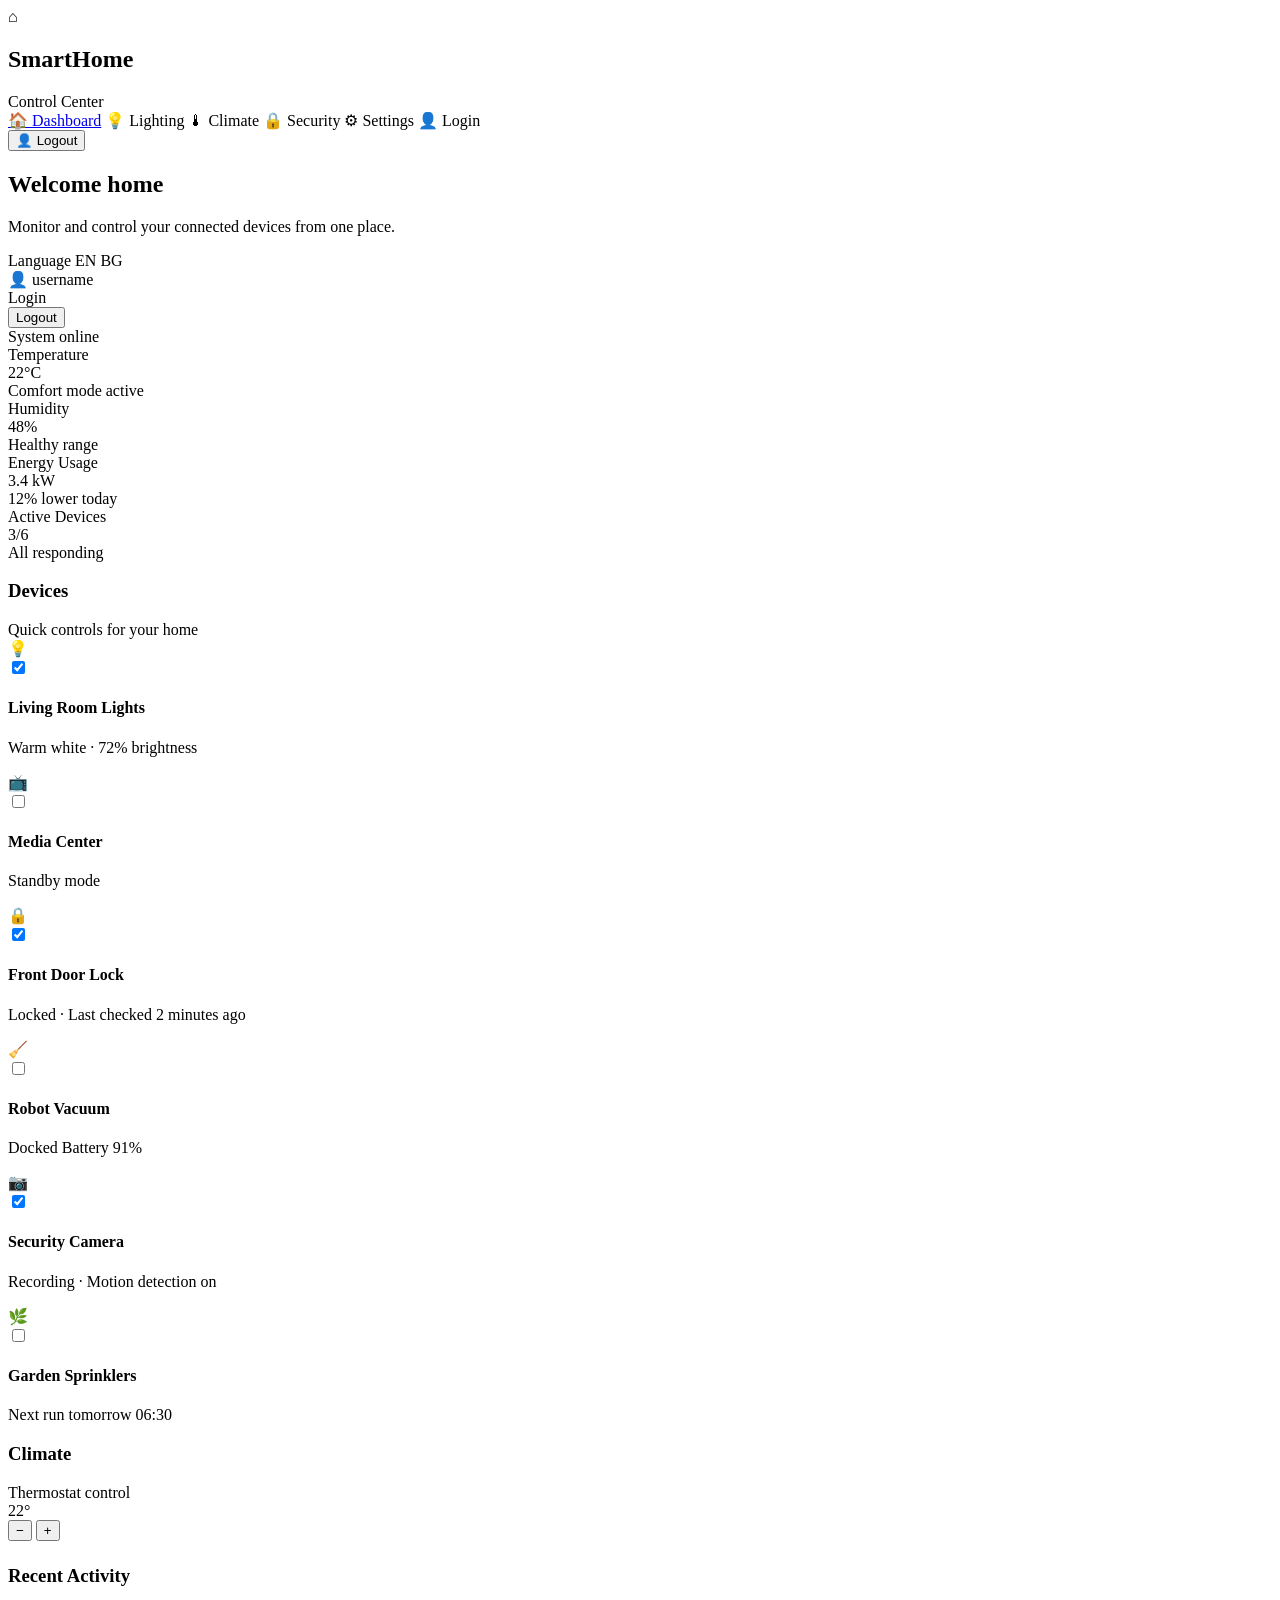
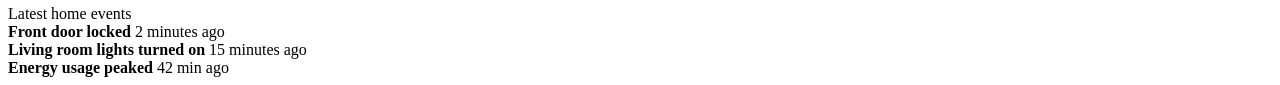
==== commit f766dea5: "minor nav-item fixes" ====
--- a/src/main/resources/templates/index.html
+++ b/src/main/resources/templates/index.html
@@ -25,9 +25,7 @@
             <a class="nav-item" th:href="@{/climate}" th:text="'🌡 ' + #{nav.climate}">🌡 Climate</a>
             <a class="nav-item" th:href="@{/security}" th:text="'🔒 ' + #{nav.security}">🔒 Security</a>
             <a class="nav-item" th:href="@{/settings}"  th:text="'⚙ ' + #{nav.settings}">⚙ Settings</a>
-            <a class="nav-item" th:if="${loggedInUsername == null}" th:href="@{/login}" th:text="'👤 ' + #{nav.login}">
-            👤 Login </a>
-
+            <a class="nav-item" th:if="${loggedInUsername == null}" th:href="@{/login}" th:text="'👤 ' + #{nav.login}">👤 Login </a>
             <form th:if="${loggedInUsername != null}" th:action="@{/logout}" method="post" class="nav-logout-form">
                 <button type="submit" class="nav-item nav-logout-button" th:text="'👤 ' + #{nav.logout}">
                     👤 Logout
@@ -62,24 +60,19 @@
                 <div class="user-pill" th:if="${loggedInUsername != null}">
                     👤 <span th:text="${loggedInUsername}">username</span>
                 </div>
-
-                <form class="topbar-form" th:if="${loggedInUsername != null}" th:action="@{/logout}" method="post">
-                    <button class="topbar-login-button" th:href="@{/logout}" type="submit" >Logout</button>
-                </form>
-
                 <a th:if="${loggedInUsername == null}"
                    class="topbar-login-button"
                    th:href="@{/login}"
                    th:text="#{nav.login}">
                     Login
                 </a>
-
+                <form class="topbar-form" th:if="${loggedInUsername != null}" th:action="@{/logout}" method="post">
+                    <button class="topbar-login-button" type="submit" th:text="#{nav.logout}">Logout</button>
+                </form>
                 <div class="status-pill">
                     <span class="status-dot"></span>
                     <span th:text="#{topbar.online}">System online</span>
                 </div>
-
-
             </div>
         </section>
 
